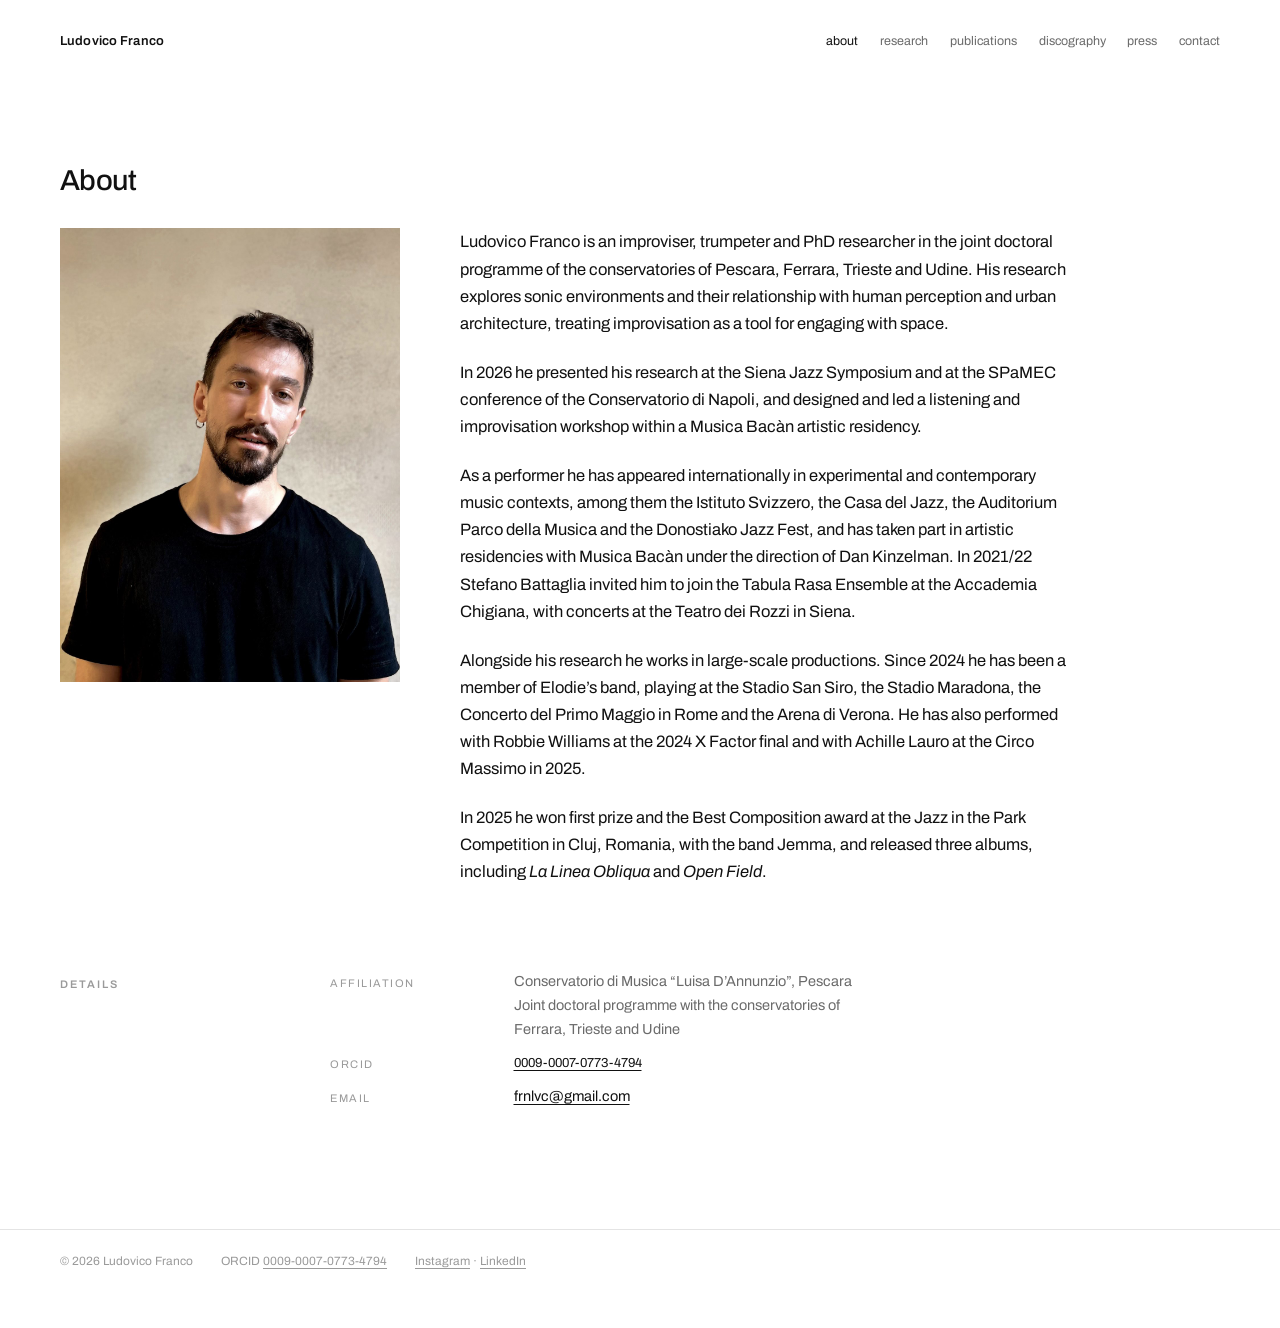
==== about/index.html @ cf30b458 "Add files via upload" ====
<!doctype html>
<html lang="en">
<head>
<meta charset="utf-8">
<meta name="viewport" content="width=device-width, initial-scale=1">
<title>About · Ludovico Franco</title>
<meta name="description" content="Biography of Ludovico Franco, trumpet player, improviser and doctoral researcher.">
<link rel="canonical" href="https://ludovicofranco.github.io/about/">
<meta property="og:site_name" content="Ludovico Franco">
<meta property="og:type" content="website">
<meta property="og:title" content="About · Ludovico Franco">
<meta property="og:description" content="Biography of Ludovico Franco, trumpet player, improviser and doctoral researcher.">
<meta property="og:url" content="https://ludovicofranco.github.io/about/">
<link rel="icon" href="/favicon.svg" type="image/svg+xml">
<link rel="preconnect" href="https://fonts.googleapis.com">
<link rel="preconnect" href="https://fonts.gstatic.com" crossorigin>
<link rel="stylesheet" href="https://fonts.googleapis.com/css2?family=Archivo:wght@400;500;600&display=swap">
<link rel="stylesheet" href="/style.css?v=11">
</head>
<body>
<a class="skip" href="#main">Skip to content</a>

<header class="bar">
  <div class="wrap">
    <a class="name" href="/">Ludovico Franco</a>
    <nav aria-label="Main">
      <a href="/about/" aria-current="page">about</a>
      <a href="/research/">research</a>
      <a href="/publications/">publications</a>
      <a href="/discography/">discography</a>
      <a href="/press/">press</a>
      <a href="/contact/">contact</a>
    </nav>
  </div>
</header>

<main id="main">
  <div class="wrap">
    <div class="col with-side-figure">
      <h1>About</h1>
      <figure class="side-figure">
        <img src="/images/ludovico-franco-portrait.jpg" alt="Ludovico Franco"
             width="1200" height="1600" loading="lazy" decoding="async">
      </figure>
      <div class="lede">
        <p>Ludovico Franco is an improviser, trumpeter and PhD researcher in the joint doctoral
        programme of the conservatories of Pescara, Ferrara, Trieste and Udine. His research explores
        sonic environments and their relationship with human perception and urban architecture,
        treating improvisation as a tool for engaging with space.</p>
        <p>In 2026 he presented his research at the Siena Jazz Symposium and at the SPaMEC conference
        of the Conservatorio di Napoli, and designed and led a listening and improvisation workshop
        within a Musica Bacàn artistic residency.</p>
        <p>As a performer he has appeared internationally in experimental and contemporary music
        contexts, among them the Istituto Svizzero, the Casa del Jazz, the Auditorium Parco della
        Musica and the Donostiako Jazz Fest, and has taken part in artistic residencies with Musica
        Bacàn under the direction of Dan Kinzelman. In 2021/22 Stefano Battaglia invited him to join
        the Tabula Rasa Ensemble at the Accademia Chigiana, with concerts at the Teatro dei Rozzi in
        Siena.</p>
        <p>Alongside his research he works in large-scale productions. Since 2024 he has been a
        member of Elodie’s band, playing at the Stadio San Siro, the Stadio Maradona, the Concerto
        del Primo Maggio in Rome and the Arena di Verona. He has also performed with Robbie Williams
        at the 2024 X Factor final and with Achille Lauro at the Circo Massimo in 2025.</p>
        <p>In 2025 he won first prize and the Best Composition award at the Jazz in the Park
        Competition in Cluj, Romania, with the band Jemma, and released three albums, including
        <em>La Linea Obliqua</em> and <em>Open Field</em>.</p>
      </div>
    </div>

    <section>
      <h2>Details</h2>
      <dl class="facts col">
        <dt>Affiliation</dt>
        <dd>Conservatorio di Musica “Luisa D’Annunzio”, Pescara<br>
            <span class="small">Joint doctoral programme with the conservatories of Ferrara, Trieste and Udine</span></dd>
        <dt>ORCID</dt>
        <dd><a class="mono" href="https://orcid.org/0009-0007-0773-4794">0009-0007-0773-4794</a></dd>
        <dt>Email</dt>
        <dd><a href="mailto:frnlvc@gmail.com">frnlvc@gmail.com</a></dd>
      </dl>
    </section>
  </div>
</main>

<footer>
  <div class="wrap">
    <span>© <span id="y">2026</span> Ludovico Franco</span>
    <span>ORCID <a href="https://orcid.org/0009-0007-0773-4794">0009-0007-0773-4794</a></span>
    <span><a href="https://www.instagram.com/ludovicofranco_/" target="_blank" rel="noopener me">Instagram</a> · <a href="https://www.linkedin.com/in/ludovico-franco-a602a33b0/" target="_blank" rel="noopener me">LinkedIn</a></span>
  </div>
</footer>

<script src="/site.js"></script>
</body>
</html>
---- style.css ----
/* Ludovico Franco — single stylesheet.
   Hand-written, no framework. Everything you might want to change
   (colours, type, measure) lives in the :root block below. */

:root{
  --paper:  #FFFFFF;
  --ink:    #111111;
  --muted:  #6B6B6B;
  --faint:  #9A9A9A;
  --hair:   #E4E4E4;

  /* Un solo carattere per tutto il sito, sopra e sotto.
     Per rimettere un serif nel testo lungo, basta cambiare --serif. */
  --font:  Archivo, "Helvetica Neue", Arial, sans-serif;
  --serif: var(--font);
  --sans:  var(--font);
  --mono:  var(--font);

  --measure: 68ch;
}
/* Il sito è chiaro sempre, anche per chi ha il sistema in modalità scura.
   Per riattivare il tema scuro automatico, incolla questo blocco qui sotto:

   @media (prefers-color-scheme: dark){
     :root{ --paper:#0B0B0B; --ink:#ECECEC; --muted:#9A9A9A;
            --faint:#6E6E6E; --hair:#262626; }
   }
*/
:root{ color-scheme: light; }

*,*::before,*::after{ box-sizing:border-box; }
html{ -webkit-text-size-adjust:100%; }
@media (prefers-reduced-motion: reduce){ *{ transition:none !important; animation:none !important; } }

body{
  margin:0;
  background:var(--paper);
  color:var(--ink);
  font-family:var(--serif);
  font-size:16.5px;
  line-height:1.65;
  font-weight:400;
  -webkit-font-smoothing:antialiased;
}
img{ max-width:100%; height:auto; }

a{ color:inherit; text-decoration:underline; text-decoration-thickness:.5px; text-underline-offset:3px; }
a:hover{ text-decoration-thickness:1.5px; }
:focus-visible{ outline:1.5px solid var(--ink); outline-offset:3px; }

.skip{ position:absolute; left:-9999px; }
.skip:focus{ left:12px; top:12px; background:var(--paper); padding:8px 12px; border:1px solid var(--hair); z-index:10; }

/* ---------- frame ---------- */
.wrap{ max-width:1400px; margin:0 auto; padding:0 60px; }
.col{ max-width:var(--measure); }

/* Su schermo largo le sezioni diventano due colonne: etichetta a sinistra,
   contenuto a destra. Sotto i 980px tornano incolonnate. */
@media (min-width:900px){
  section{ display:grid; grid-template-columns:210px minmax(0,1fr); gap:0 60px; }
  section > h2{ grid-column:1; grid-row:1; margin:0; padding-top:5px; }
  section > *:not(h2){ grid-column:2; }

  /* Stessa cosa per il blocco d'apertura di ogni pagina: titolo a sinistra,
     testo introduttivo a destra. */
  main .wrap > .col:first-child:not(.paper){
    display:grid; grid-template-columns:minmax(0,1fr) minmax(0,1fr);
    gap:0 60px; max-width:none; align-items:start;
  }
  main .wrap > .col:first-child:not(.paper) > h1{ grid-column:1; grid-row:1; margin:0; max-width:14ch; }
  main .wrap > .col:first-child:not(.paper) > *:not(h1){ grid-column:2; }
}

.bar{ padding:26px 0 0; }
.bar .wrap{ display:flex; align-items:baseline; gap:24px 32px; flex-wrap:wrap; }
.name{
  font-family:var(--sans); font-size:13px; font-weight:600;
  letter-spacing:.01em; text-decoration:none;
}
.name:hover{ text-decoration:underline; text-underline-offset:4px; }
.bar nav{ margin-left:auto; text-align:right; }
.bar nav a{
  font-family:var(--sans); font-size:12.5px; font-weight:400;
  color:var(--muted); text-decoration:none;
}
/* le voci del menu sono separate solo dallo spazio */
.bar nav a + a{ margin-left:1.5em; }
.bar nav a:hover{ color:var(--ink); text-decoration:underline; text-underline-offset:4px; }
.bar nav a[aria-current="page"]{ color:var(--ink); }

main{ padding:110px 0 0; }
@media (max-width:640px){ main{ padding:56px 0 0; } .wrap{ padding:0 24px; } }

/* ---------- type ---------- */
h1{
  font-family:var(--font); font-weight:500;
  font-size:1.8rem; line-height:1.22; letter-spacing:-.02em;
  margin:0 0 34px; text-wrap:balance; max-width:24ch;
}
h1.big{ font-size:clamp(2.2rem, 4vw, 3.1rem); max-width:11ch; line-height:1.06; letter-spacing:-.03em; }
h2{
  font-family:var(--sans); font-weight:600; font-size:11px;
  letter-spacing:.18em; text-transform:uppercase; color:var(--faint);
  margin:0 0 18px;
}
h3{
  font-family:var(--font); font-weight:600; font-size:.97rem;
  line-height:1.45; letter-spacing:-.005em; margin:0 0 6px;
}
p{ margin:0 0 1.3em; }
p:last-child{ margin-bottom:0; }
.small{ font-size:14.5px; color:var(--muted); }
.mono{ font-family:var(--mono); font-size:13px; }

section{ margin:0 0 92px; }
/* aria fra il blocco d'apertura e la prima sezione */
main .wrap > .col:first-child + section{ margin-top:84px; }
section:last-of-type{ margin-bottom:0; }
hr{ border:none; border-top:1px solid var(--hair); margin:0 0 40px; }

/* ---------- lists ---------- */
ul.plain{ list-style:none; margin:0; padding:0; }
ul.plain > li{ padding:0 0 26px; }
ul.plain > li:last-child{ padding-bottom:0; }

.row{ display:grid; grid-template-columns:5.5em 1fr; gap:0 22px; align-items:baseline; }
.row .yr{ font-family:var(--font); font-size:13px; color:var(--faint); }
@media (max-width:640px){
  .row{ grid-template-columns:1fr; }
  .row .yr{ margin-bottom:2px; display:block; }
}

.entry .where{ color:var(--muted); font-size:14.5px; margin:4px 0 6px; }
.entry .links{ display:flex; flex-wrap:wrap; gap:4px 16px; font-family:var(--sans); font-size:12.5px; }
.entry .links a{ color:var(--muted); }
.entry .links a:hover{ color:var(--ink); }

/* ---------- key/value ---------- */
dl.facts{ display:grid; grid-template-columns:11em 1fr; gap:10px 24px; margin:0; font-size:14.5px; }
dl.facts dt{ font-family:var(--sans); font-size:11px; letter-spacing:.14em; text-transform:uppercase; color:var(--faint); padding-top:4px; }
dl.facts dd{ margin:0; color:var(--muted); }
dl.facts dd a{ color:var(--ink); }
@media (max-width:640px){
  dl.facts{ grid-template-columns:1fr; gap:2px; }
  dl.facts dt{ margin-top:16px; }
}

/* ---------- bios ---------- */
.bio{ padding:0 0 30px; }
.bio-head{ display:flex; align-items:baseline; gap:14px; margin:0 0 8px; }
.bio-head span{
  font-family:var(--sans); font-size:11px; letter-spacing:.14em;
  text-transform:uppercase; color:var(--faint);
}
.copy-btn{
  font-family:var(--sans); font-size:11px; letter-spacing:.04em;
  background:none; border:none; padding:0; cursor:pointer;
  color:var(--faint); text-decoration:underline; text-underline-offset:3px;
}
.copy-btn:hover{ color:var(--ink); }

/* ---------- paper page ---------- */
.paper{ max-width:none; }
.paper h1{
  font-size:clamp(1.7rem, 2.6vw, 2.3rem); font-weight:400; line-height:1.22;
  max-width:26ch; margin:0 0 22px;
}
.paper > *:not(h1){ max-width:var(--measure); }
.byline{ font-family:var(--sans); font-size:14px; font-weight:600; margin:0 0 2px; }
.affil{ font-family:var(--sans); font-size:13px; color:var(--muted); margin:0 0 26px; }
.cite{ color:var(--muted); font-size:14.5px; margin:0 0 26px; max-width:58ch; }
.actions{ display:flex; flex-wrap:wrap; gap:18px; font-family:var(--sans); font-size:13px; }

ol.refs{ margin:0; padding:0; list-style:none; counter-reset:r; font-size:14px; color:var(--muted); }
ol.refs li{ counter-increment:r; position:relative; padding:0 0 12px 3em; line-height:1.6; }
ol.refs li::before{
  content:"[" counter(r) "]"; position:absolute; left:0; top:0;
  font-family:var(--font); font-size:12px; color:var(--faint);
}
.kw{ list-style:none; margin:0; padding:0; display:flex; flex-wrap:wrap; gap:6px 18px;
     font-family:var(--sans); font-size:12.5px; color:var(--muted); }

/* ---------- footer ---------- */
footer{ margin:120px 0 0; padding:22px 0 56px; border-top:1px solid var(--hair); }
footer .wrap{ display:flex; flex-wrap:wrap; gap:6px 28px; }
footer, footer a{ font-family:var(--sans); font-size:12px; color:var(--faint); }

/* ---------- immagini ---------- */
figure{ margin:0; }
figure img{ display:block; width:100%; height:auto; }
figcaption{
  font-family:var(--font); font-size:12px; color:var(--faint);
  margin-top:10px; line-height:1.5;
}

/* foto nella colonna di sinistra, sotto il titolo: About e Research */
.side-figure{ margin:30px 0 0; max-width:340px; }
@media (min-width:900px){
  main .wrap > .col:first-child:not(.paper) > .side-figure{
    grid-column:1; grid-row:2; margin:38px 0 0;
  }
  /* Titolo in alto su tutta la larghezza, poi foto a sinistra
     e testo a destra, allineati in cima. */
  main .wrap > .col:first-child:not(.paper).with-side-figure{
    grid-template-columns:minmax(0,340px) minmax(0,1fr);
  }
  main .wrap > .col:first-child:not(.paper).with-side-figure > h1{
    grid-column:1 / -1; grid-row:1; max-width:none;
  }
  main .wrap > .col:first-child:not(.paper).with-side-figure > .side-figure{
    grid-column:1; grid-row:2; margin:30px 0 0; max-width:none;
  }
  main .wrap > .col:first-child:not(.paper).with-side-figure > .lede{
    grid-column:2; grid-row:2; margin:30px 0 0; max-width:var(--measure);
  }
  /* Variante per una foto orizzontale (Research): colonna sinistra piu' larga. */
  main .wrap > .col:first-child:not(.paper).with-side-figure.wide-figure{
    grid-template-columns:minmax(0,440px) minmax(0,1fr);
  }
}

/* Sotto i 900px la colonna d'apertura si impila e la foto finisce sopra il
   testo: serve la stessa aria che la Discography ottiene dal suo gap. */
@media (max-width:899px){
  .side-figure + .lede{ margin-top:44px; }
}

/* foto affiancata a un elenco: usata nella Discography */
.media-split{ display:grid; grid-template-columns:1fr; gap:44px 60px; align-items:start; }
@media (min-width:900px){
  .media-split{ grid-template-columns:minmax(0,400px) minmax(0,1fr); }
}
.media-split figure{ max-width:480px; }

/* ---------- home: solo l'immagine ---------- */
.visually-hidden{
  position:absolute; width:1px; height:1px; margin:-1px; padding:0;
  overflow:hidden; clip:rect(0 0 0 0); clip-path:inset(50%); white-space:nowrap; border:0;
}
.home-image{ max-width:760px; margin:0 auto; }
.home-image img{ display:block; width:100%; height:auto; }
@media (max-width:640px){ .home-image{ max-width:none; } }

/* titolo alternativo / stilizzato accanto a un titolo di disco */
.alt{ color:var(--faint); font-weight:400; margin-left:.5em; }
/* citazione da una recensione */
blockquote.pull{
  margin:10px 0 0; padding:0 0 0 14px; border-left:1px solid var(--hair);
  color:var(--muted); font-size:14.5px; max-width:56ch;
}
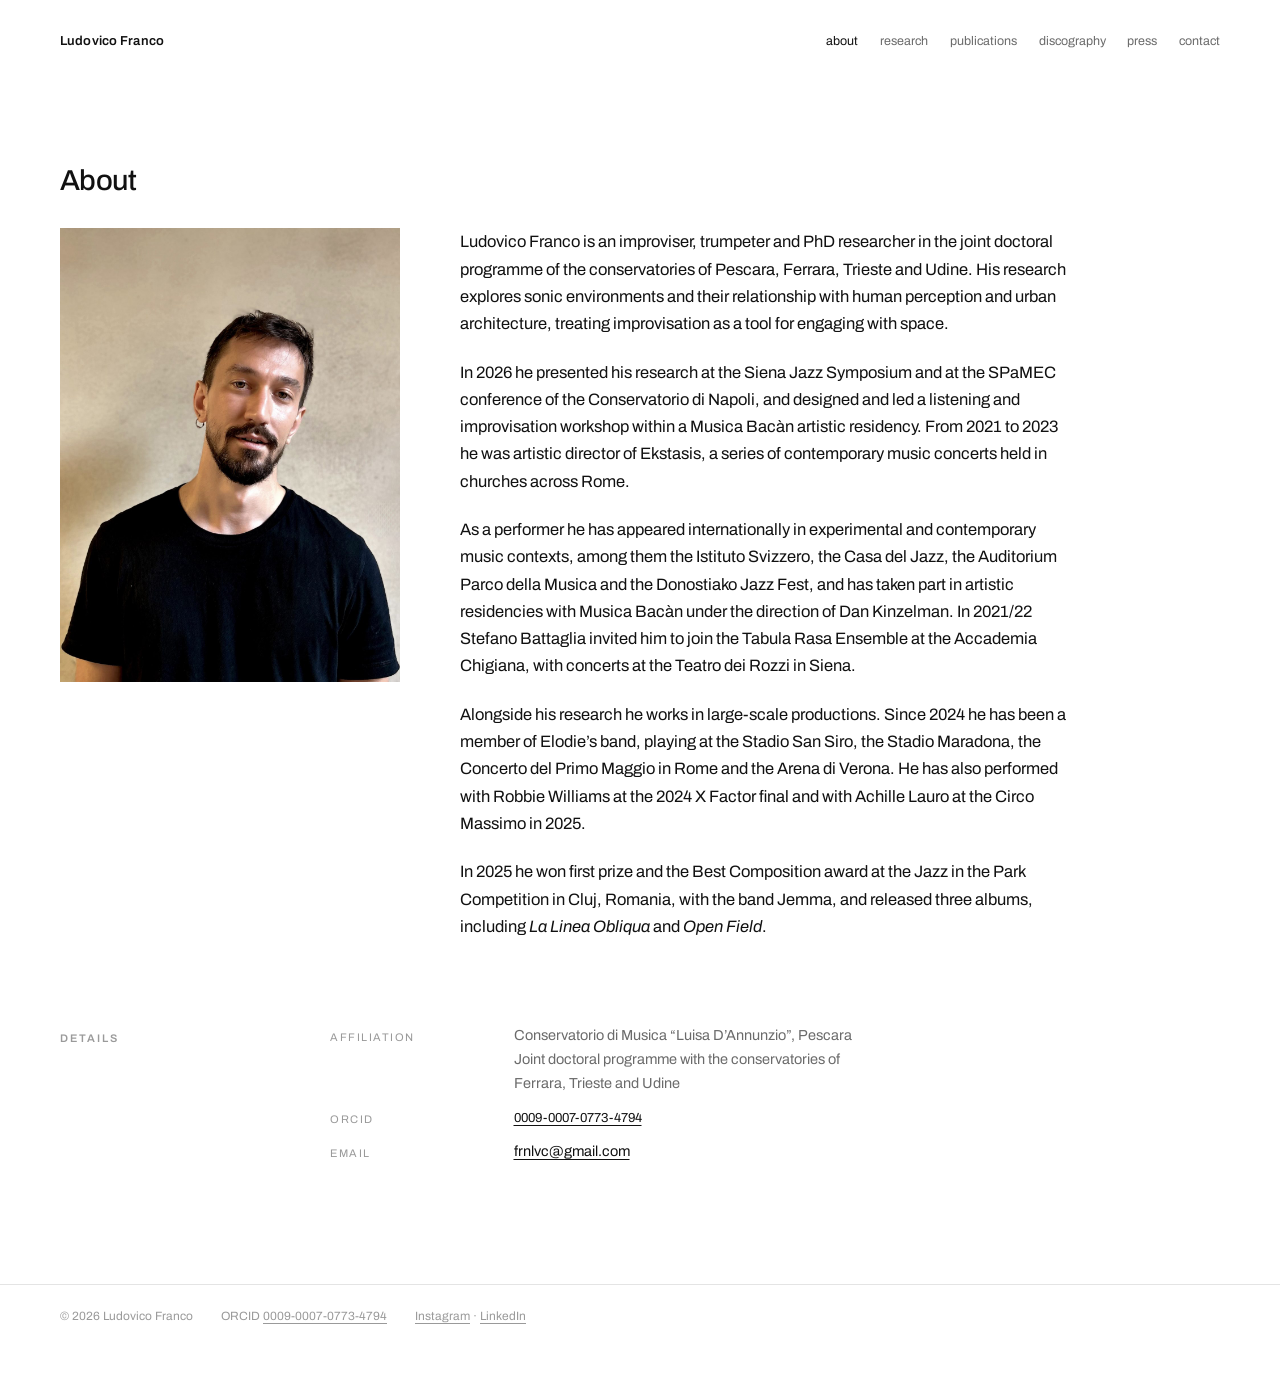
==== commit 012aa158: "Add files via upload" ====
--- a/about/index.html
+++ b/about/index.html
@@ -49,7 +49,8 @@
         treating improvisation as a tool for engaging with space.</p>
         <p>In 2026 he presented his research at the Siena Jazz Symposium and at the SPaMEC conference
         of the Conservatorio di Napoli, and designed and led a listening and improvisation workshop
-        within a Musica Bacàn artistic residency.</p>
+        within a Musica Bacàn artistic residency. From 2021 to 2023 he was artistic director of
+        Ekstasis, a series of contemporary music concerts held in churches across Rome.</p>
         <p>As a performer he has appeared internationally in experimental and contemporary music
         contexts, among them the Istituto Svizzero, the Casa del Jazz, the Auditorium Parco della
         Musica and the Donostiako Jazz Fest, and has taken part in artistic residencies with Musica
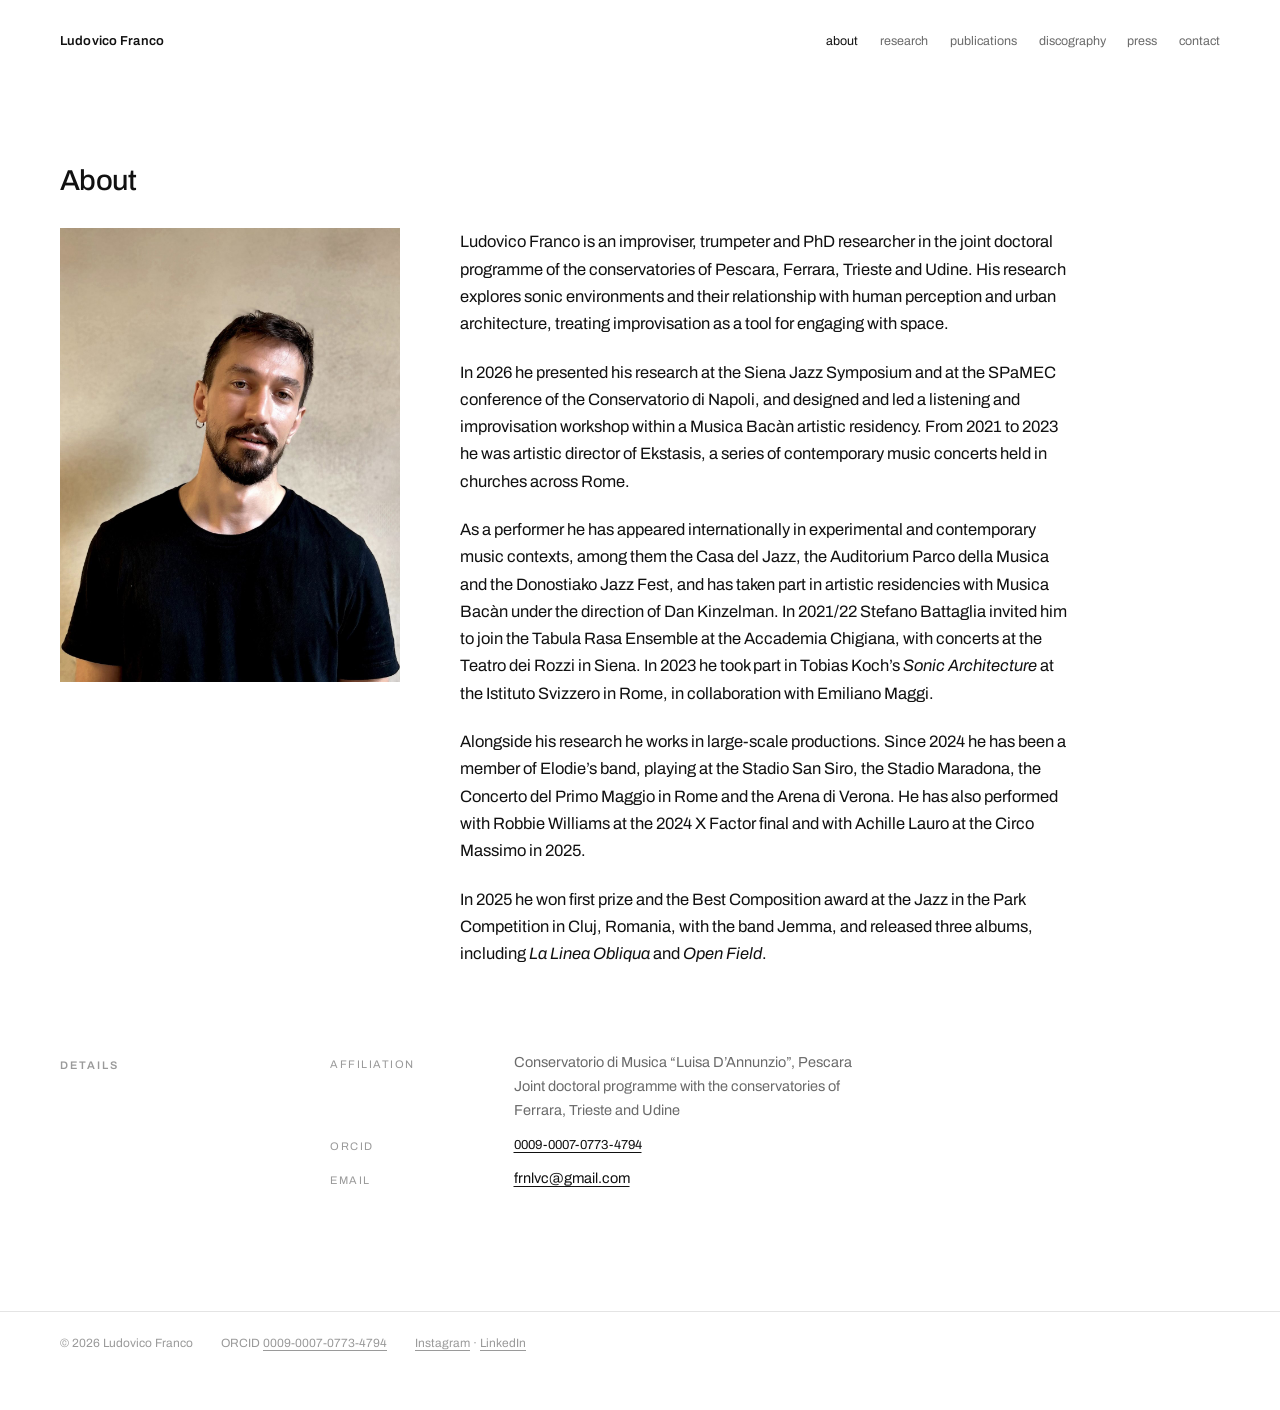
==== commit 1173a6bd: "Add files via upload" ====
--- a/about/index.html
+++ b/about/index.html
@@ -52,11 +52,12 @@
         within a Musica Bacàn artistic residency. From 2021 to 2023 he was artistic director of
         Ekstasis, a series of contemporary music concerts held in churches across Rome.</p>
         <p>As a performer he has appeared internationally in experimental and contemporary music
-        contexts, among them the Istituto Svizzero, the Casa del Jazz, the Auditorium Parco della
-        Musica and the Donostiako Jazz Fest, and has taken part in artistic residencies with Musica
-        Bacàn under the direction of Dan Kinzelman. In 2021/22 Stefano Battaglia invited him to join
-        the Tabula Rasa Ensemble at the Accademia Chigiana, with concerts at the Teatro dei Rozzi in
-        Siena.</p>
+        contexts, among them the Casa del Jazz, the Auditorium Parco della Musica and the
+        Donostiako Jazz Fest, and has taken part in artistic residencies with Musica Bacàn under the
+        direction of Dan Kinzelman. In 2021/22 Stefano Battaglia invited him to join the Tabula Rasa
+        Ensemble at the Accademia Chigiana, with concerts at the Teatro dei Rozzi in Siena. In 2023
+        he took part in Tobias Koch’s <em>Sonic Architecture</em> at the Istituto Svizzero in Rome, in
+        collaboration with Emiliano Maggi.</p>
         <p>Alongside his research he works in large-scale productions. Since 2024 he has been a
         member of Elodie’s band, playing at the Stadio San Siro, the Stadio Maradona, the Concerto
         del Primo Maggio in Rome and the Arena di Verona. He has also performed with Robbie Williams
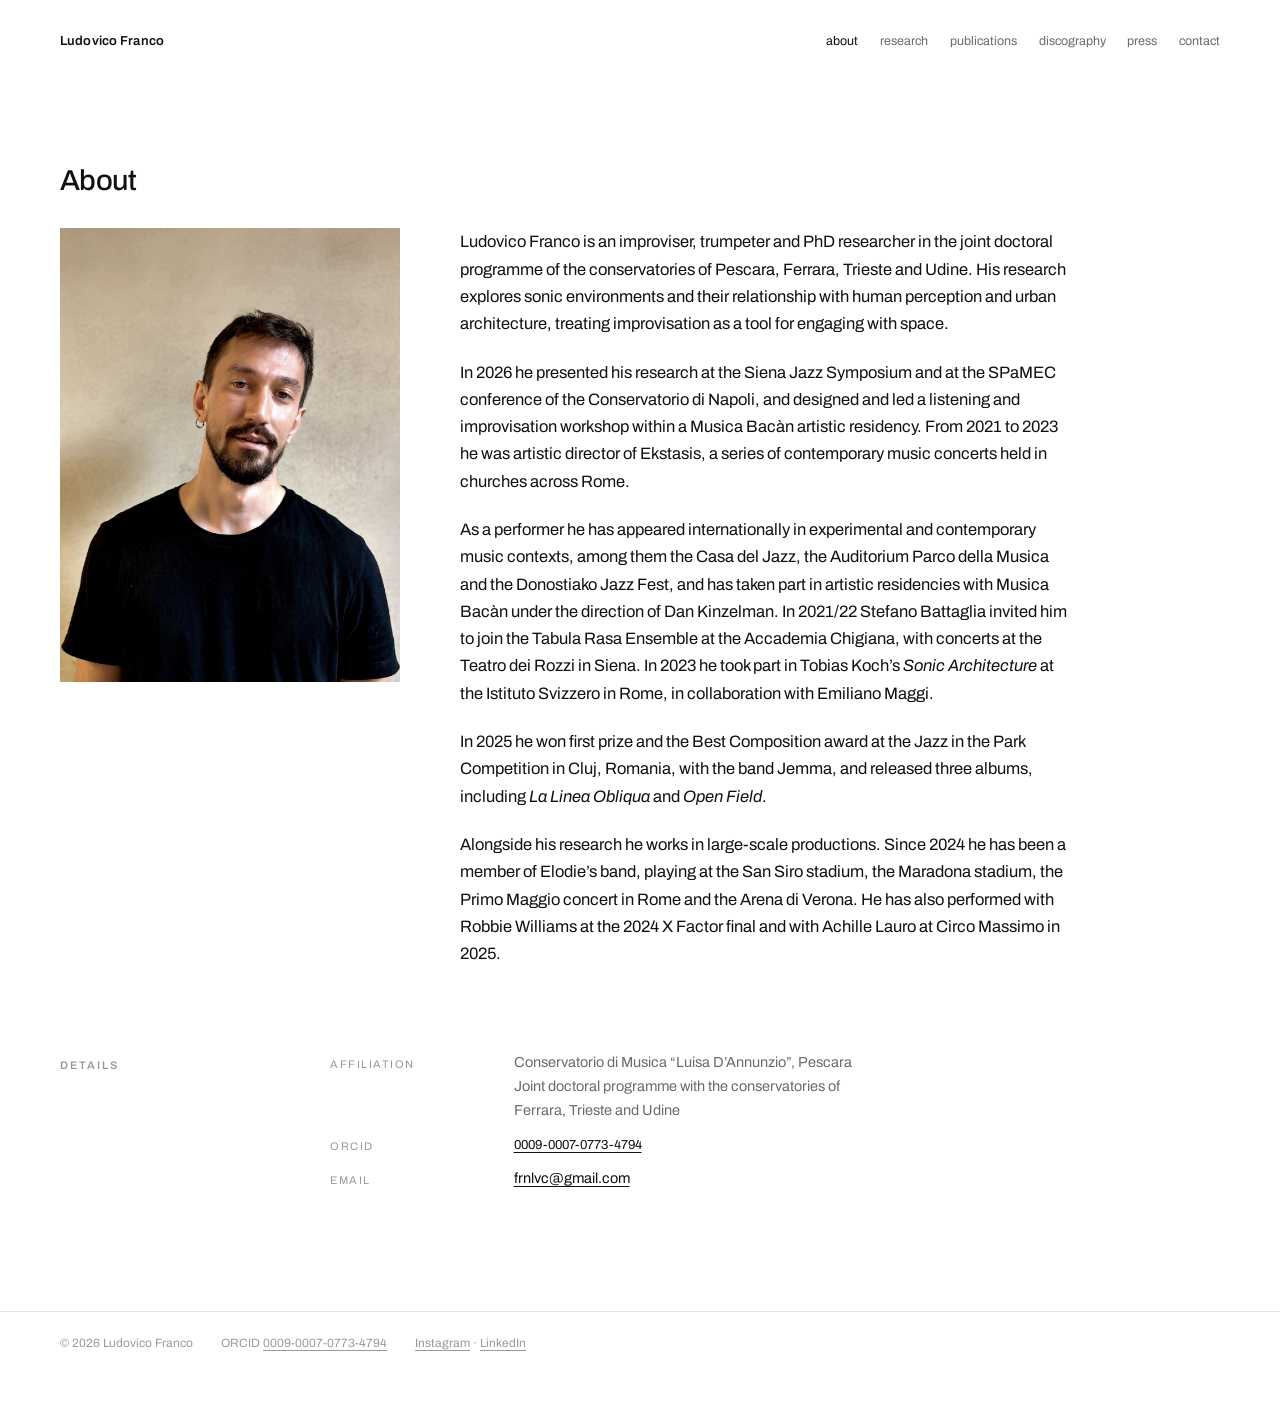
==== commit 14c1c3f2: "Add files via upload" ====
--- a/about/index.html
+++ b/about/index.html
@@ -58,13 +58,13 @@
         Ensemble at the Accademia Chigiana, with concerts at the Teatro dei Rozzi in Siena. In 2023
         he took part in Tobias Koch’s <em>Sonic Architecture</em> at the Istituto Svizzero in Rome, in
         collaboration with Emiliano Maggi.</p>
-        <p>Alongside his research he works in large-scale productions. Since 2024 he has been a
-        member of Elodie’s band, playing at the Stadio San Siro, the Stadio Maradona, the Concerto
-        del Primo Maggio in Rome and the Arena di Verona. He has also performed with Robbie Williams
-        at the 2024 X Factor final and with Achille Lauro at the Circo Massimo in 2025.</p>
         <p>In 2025 he won first prize and the Best Composition award at the Jazz in the Park
         Competition in Cluj, Romania, with the band Jemma, and released three albums, including
         <em>La Linea Obliqua</em> and <em>Open Field</em>.</p>
+        <p>Alongside his research he works in large-scale productions. Since 2024 he has been a
+        member of Elodie’s band, playing at the San Siro stadium, the Maradona stadium, the Primo
+        Maggio concert in Rome and the Arena di Verona. He has also performed with Robbie Williams
+        at the 2024 X Factor final and with Achille Lauro at Circo Massimo in 2025.</p>
       </div>
     </div>
 
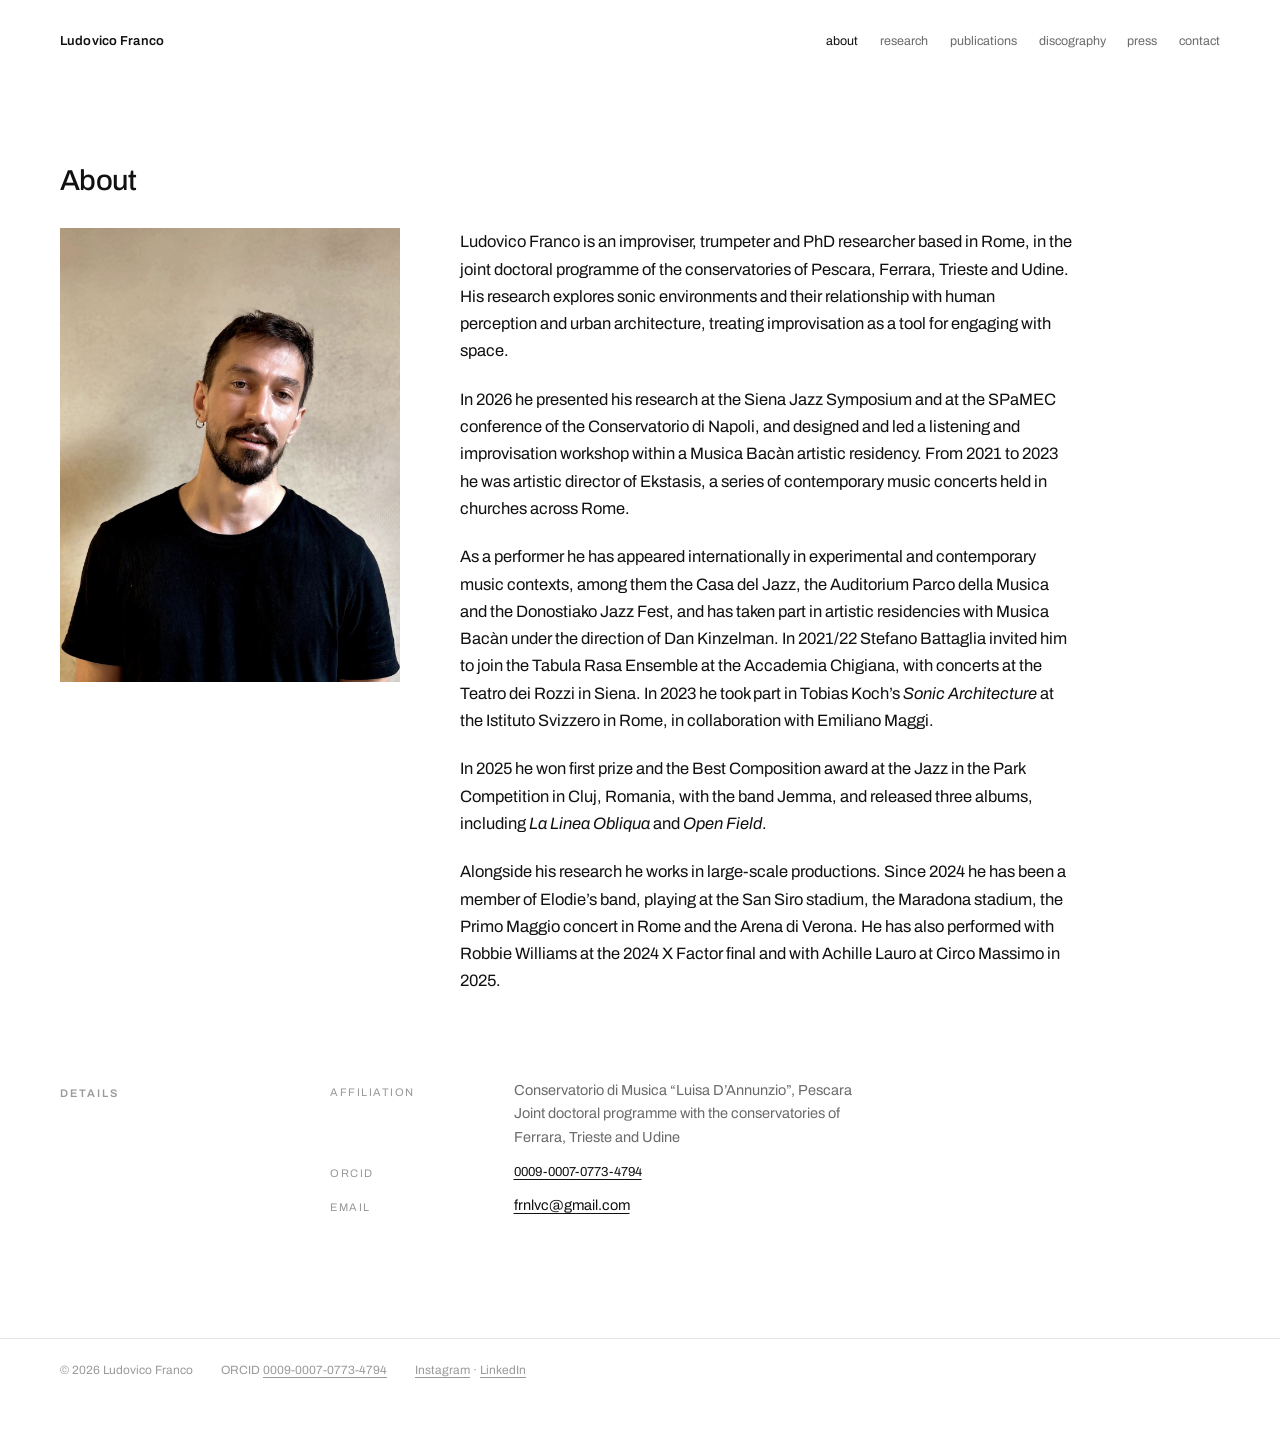
==== commit 26754ed5: "Add files via upload" ====
--- a/about/index.html
+++ b/about/index.html
@@ -43,8 +43,8 @@
              width="1200" height="1600" loading="lazy" decoding="async">
       </figure>
       <div class="lede">
-        <p>Ludovico Franco is an improviser, trumpeter and PhD researcher in the joint doctoral
-        programme of the conservatories of Pescara, Ferrara, Trieste and Udine. His research explores
+        <p>Ludovico Franco is an improviser, trumpeter and PhD researcher based in Rome, in the
+        joint doctoral programme of the conservatories of Pescara, Ferrara, Trieste and Udine. His research explores
         sonic environments and their relationship with human perception and urban architecture,
         treating improvisation as a tool for engaging with space.</p>
         <p>In 2026 he presented his research at the Siena Jazz Symposium and at the SPaMEC conference
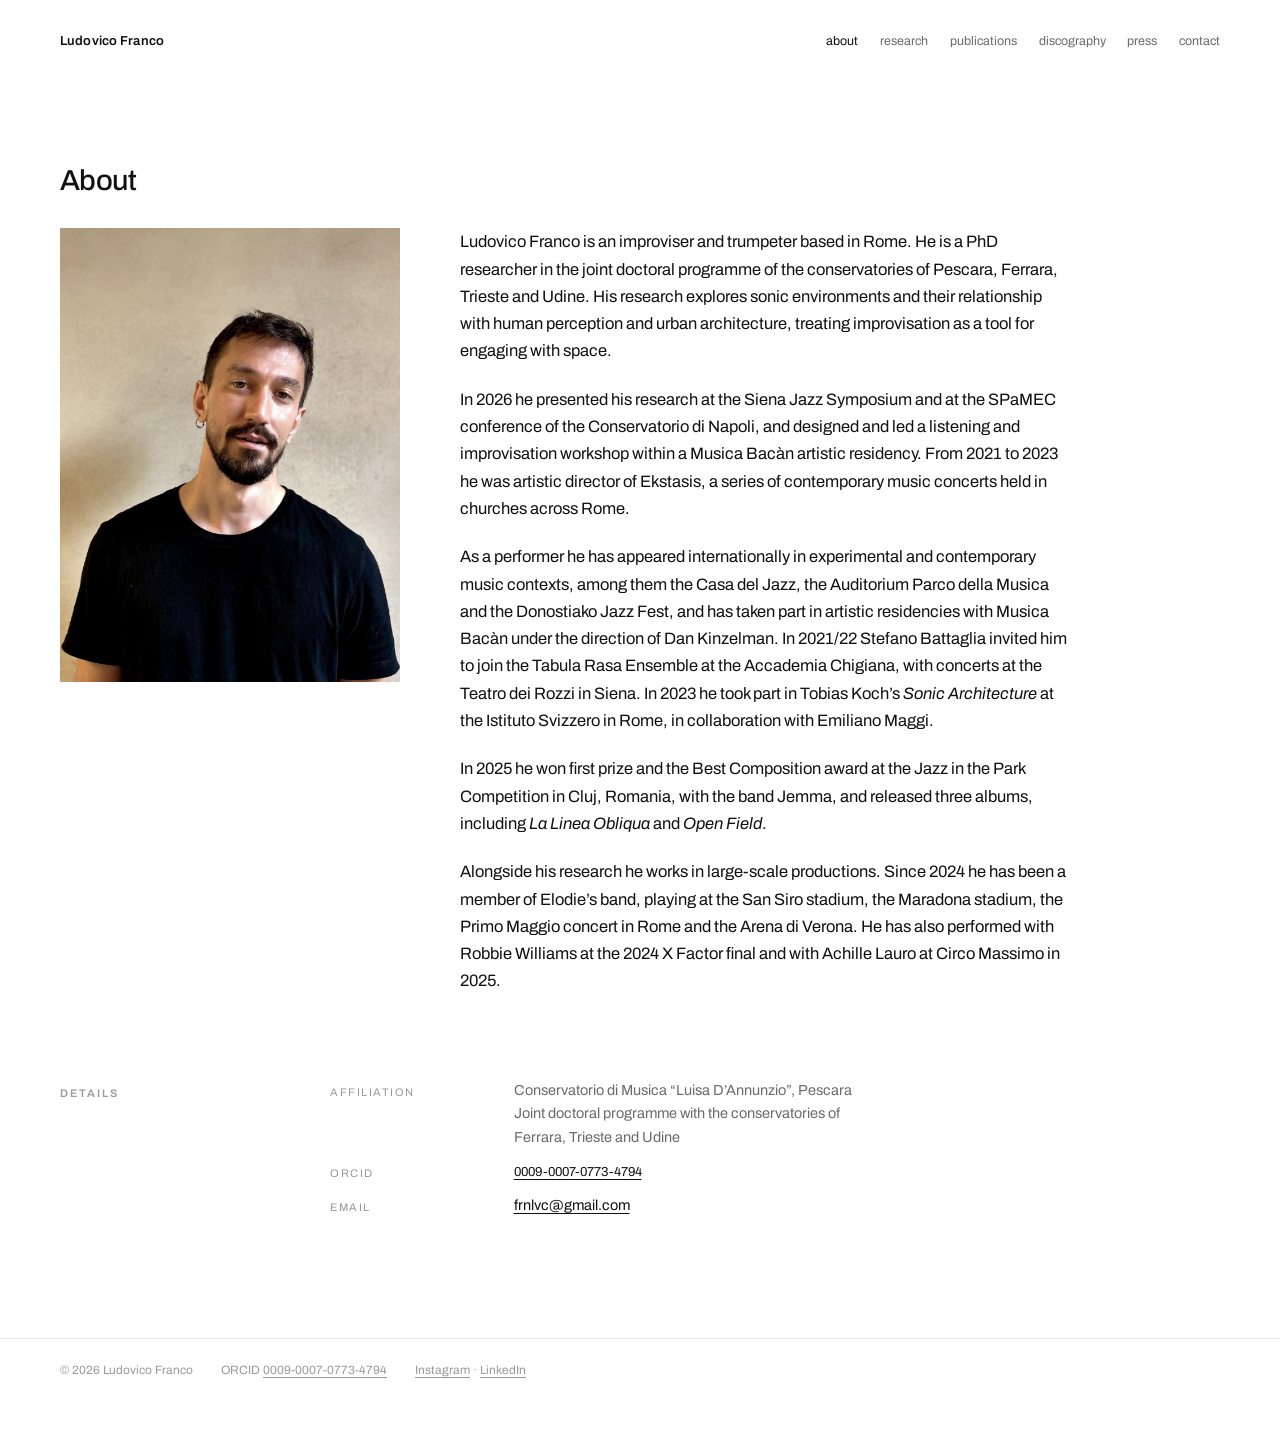
==== commit 3e260eaa: "Add files via upload" ====
--- a/about/index.html
+++ b/about/index.html
@@ -43,8 +43,9 @@
              width="1200" height="1600" loading="lazy" decoding="async">
       </figure>
       <div class="lede">
-        <p>Ludovico Franco is an improviser, trumpeter and PhD researcher based in Rome, in the
-        joint doctoral programme of the conservatories of Pescara, Ferrara, Trieste and Udine. His research explores
+        <p>Ludovico Franco is an improviser and trumpeter based in Rome. He is a PhD researcher
+        in the joint doctoral programme of the conservatories of Pescara, Ferrara, Trieste and
+        Udine. His research explores
         sonic environments and their relationship with human perception and urban architecture,
         treating improvisation as a tool for engaging with space.</p>
         <p>In 2026 he presented his research at the Siena Jazz Symposium and at the SPaMEC conference
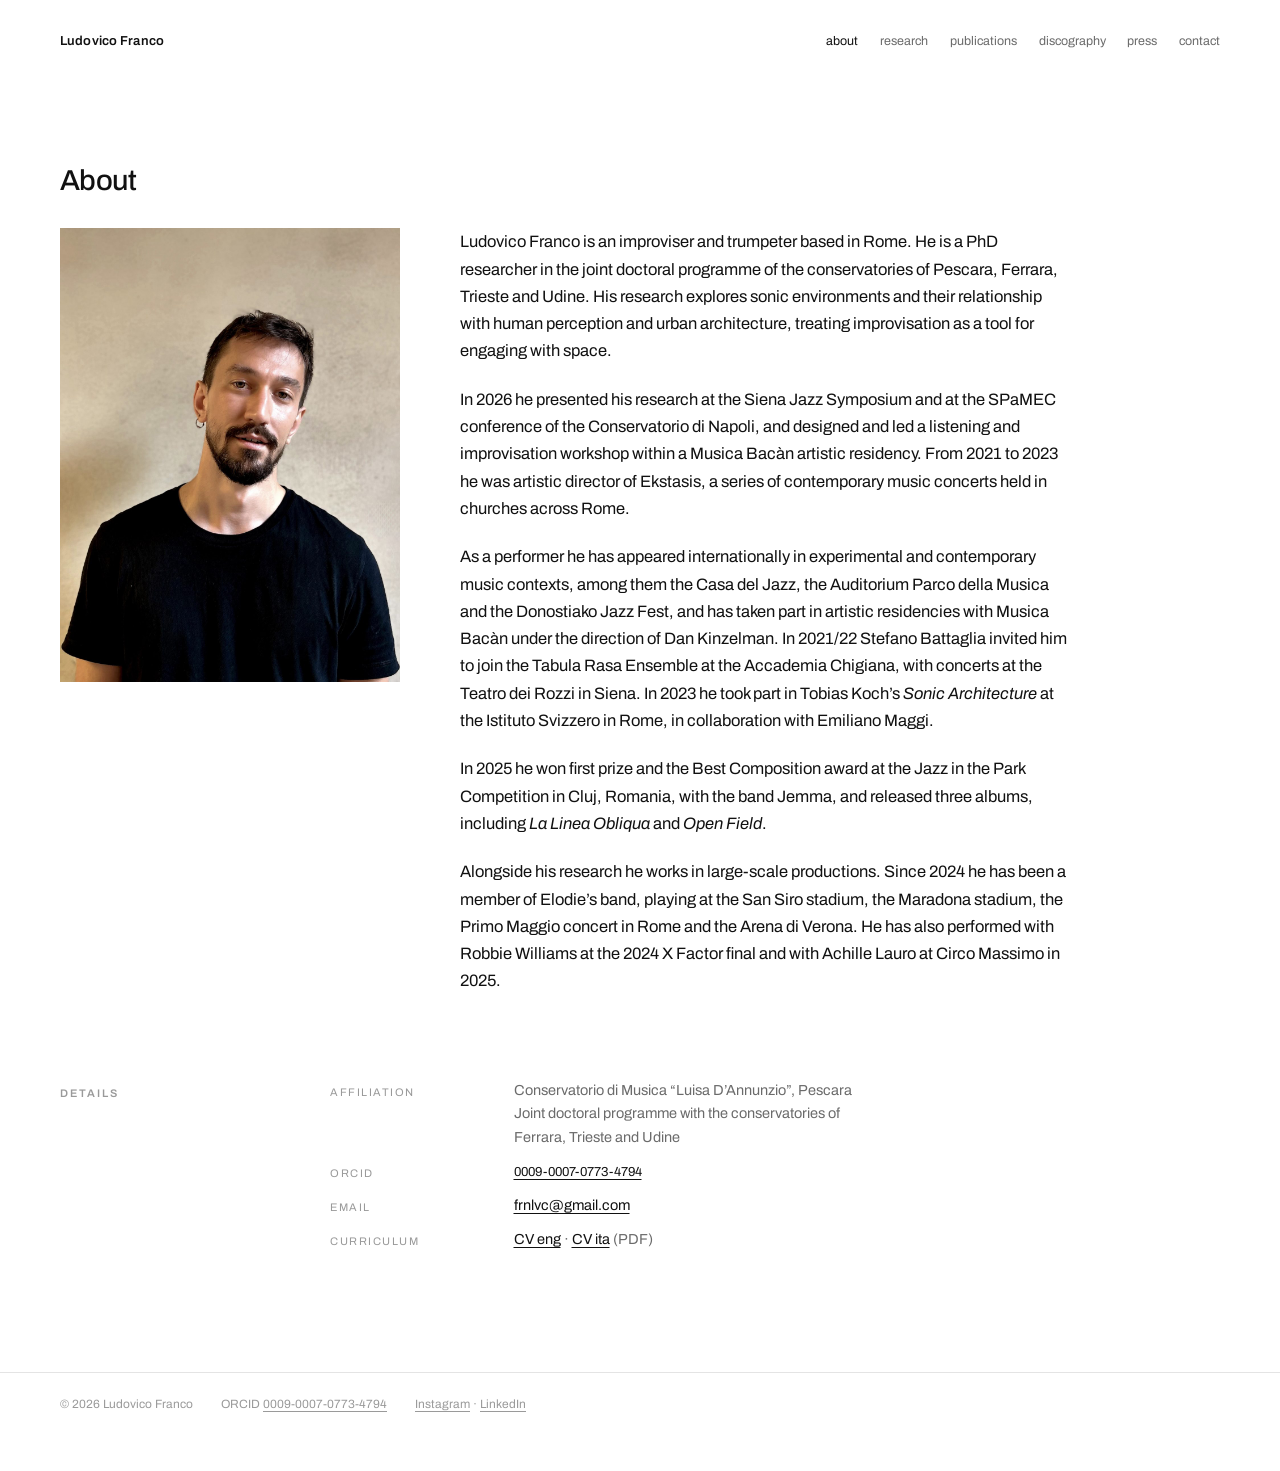
==== commit 5c8e028b: "Add files via upload" ====
--- a/about/index.html
+++ b/about/index.html
@@ -79,6 +79,9 @@
         <dd><a class="mono" href="https://orcid.org/0009-0007-0773-4794">0009-0007-0773-4794</a></dd>
         <dt>Email</dt>
         <dd><a href="mailto:frnlvc@gmail.com">frnlvc@gmail.com</a></dd>
+        <dt>Curriculum</dt>
+        <dd><a href="/cv/ludovico-franco-cv-en.pdf" hreflang="en">CV eng</a> ·
+            <a href="/cv/ludovico-franco-cv-it.pdf" hreflang="it">CV ita</a> <span class="small">(PDF)</span></dd>
       </dl>
     </section>
   </div>
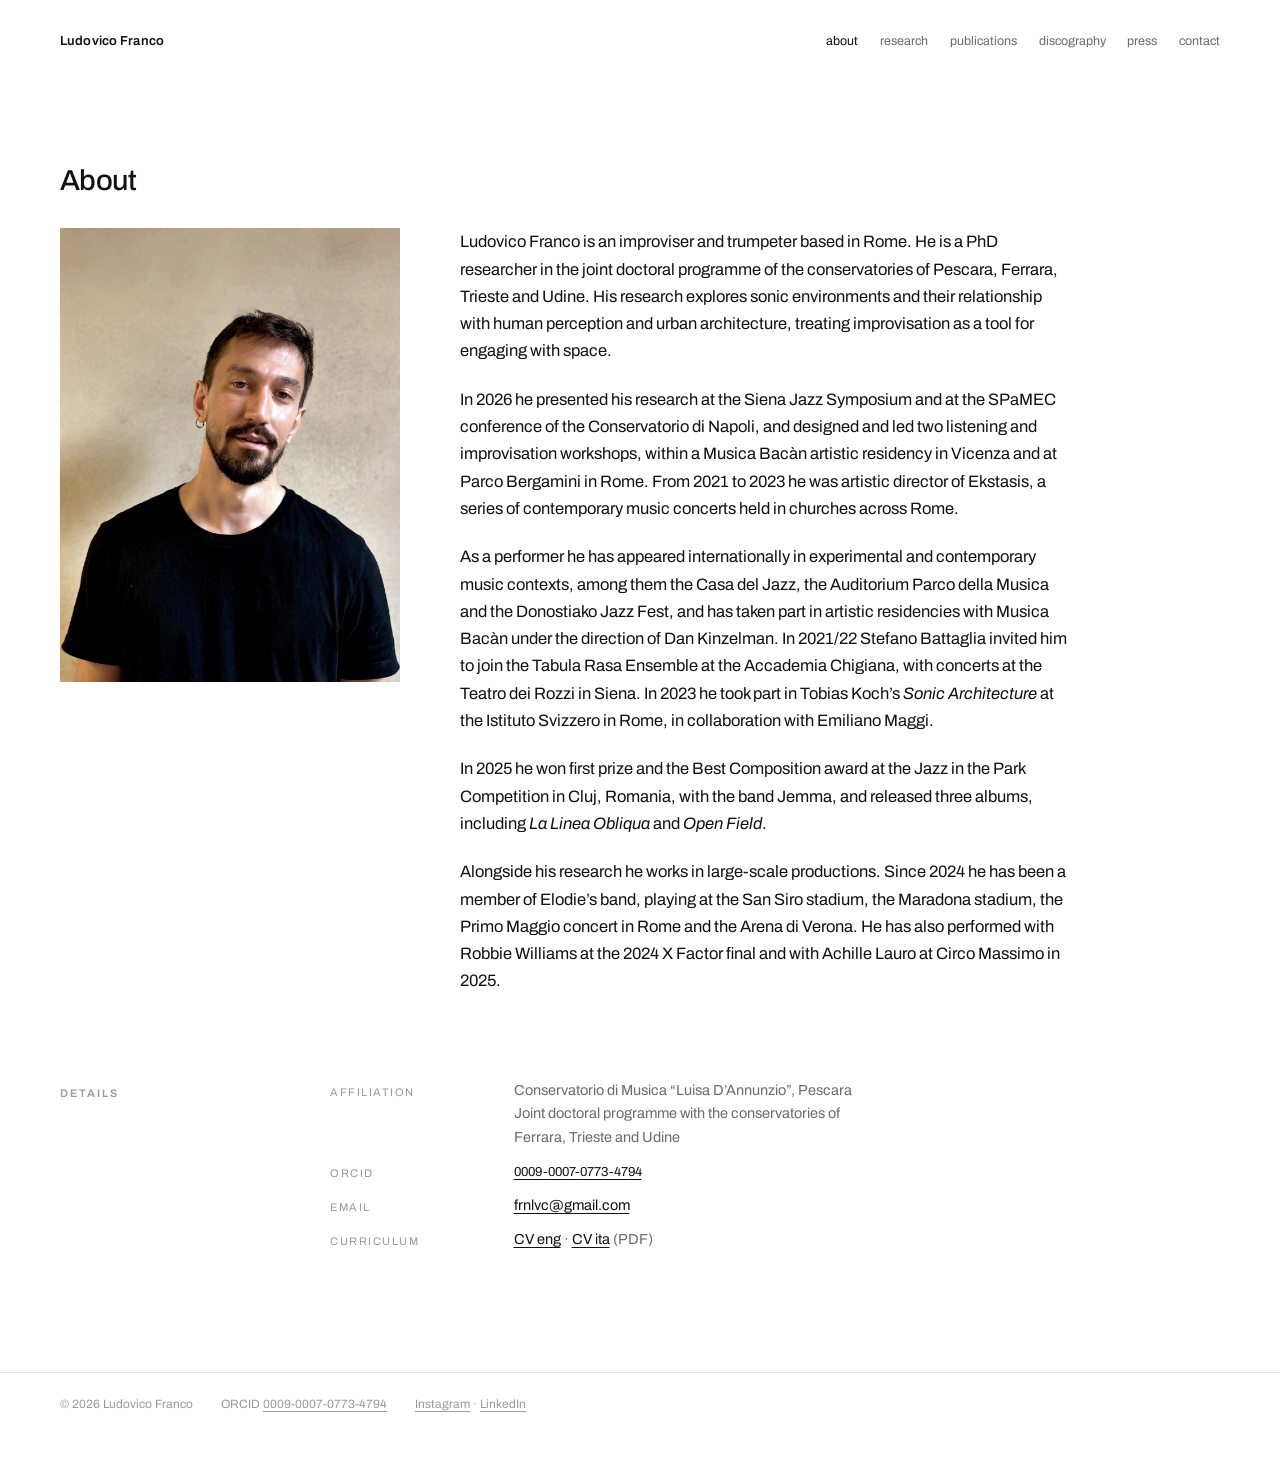
==== commit fb3c19c1: "Add files via upload" ====
--- a/about/index.html
+++ b/about/index.html
@@ -49,8 +49,8 @@
         sonic environments and their relationship with human perception and urban architecture,
         treating improvisation as a tool for engaging with space.</p>
         <p>In 2026 he presented his research at the Siena Jazz Symposium and at the SPaMEC conference
-        of the Conservatorio di Napoli, and designed and led a listening and improvisation workshop
-        within a Musica Bacàn artistic residency. From 2021 to 2023 he was artistic director of
+        of the Conservatorio di Napoli, and designed and led two listening and improvisation workshops,
+        within a Musica Bacàn artistic residency in Vicenza and at Parco Bergamini in Rome. From 2021 to 2023 he was artistic director of
         Ekstasis, a series of contemporary music concerts held in churches across Rome.</p>
         <p>As a performer he has appeared internationally in experimental and contemporary music
         contexts, among them the Casa del Jazz, the Auditorium Parco della Musica and the
